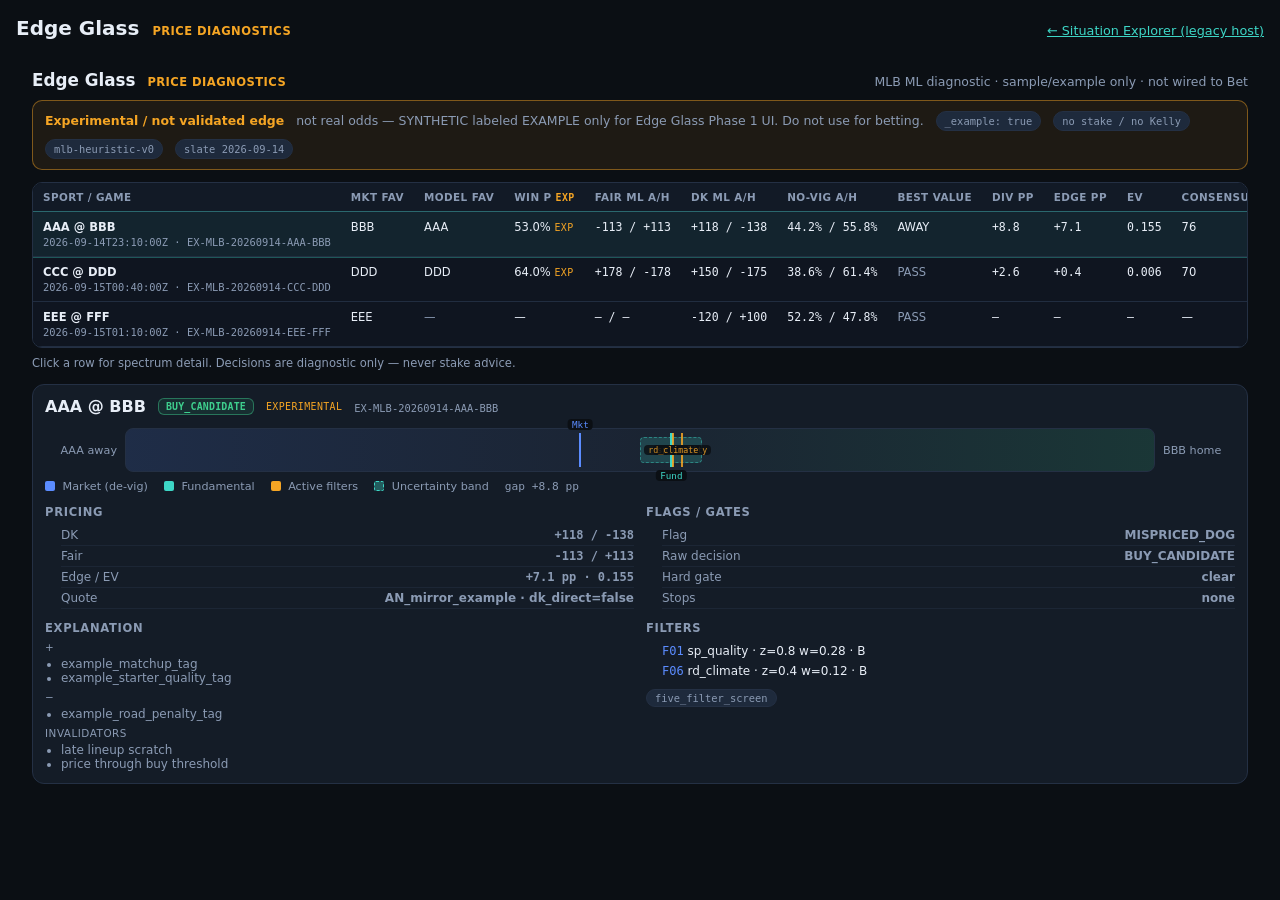
==== edge_glass/index.html @ a0a8b044 "Publish Edge Glass sample tab (experimental PRICE DIAGNOSTICS) Sample-only Glass UI on Pages with ex" ====
<!DOCTYPE html>
<html lang="en">
<head>
  <meta charset="utf-8" />
  <meta name="viewport" content="width=device-width, initial-scale=1" />
  <title>Edge Glass — PRICE DIAGNOSTICS</title>
  <link rel="stylesheet" href="edge_glass.css" />
</head>
<body class="eg-standalone">
  <header class="eg-standalone-header">
    <h1>Edge Glass <span class="eg-exp-title">PRICE DIAGNOSTICS</span></h1>
    <a href="../index.html">← Situation Explorer (legacy host)</a>
  </header>
  <div id="eg-standalone-root"></div>
  <script src="edge_glass.js"></script>
  <script>
    document.addEventListener("DOMContentLoaded", function () {
      EdgeGlass.bootStandalone();
    });
  </script>
</body>
</html>
---- edge_glass/edge_glass.css ----
/* Edge Glass — self-contained Phase 1 styles (no Bet/Drift dependency) */
:root {
  --eg-bg: #0b0f14;
  --eg-panel: #141c27;
  --eg-border: #243044;
  --eg-text: #e8eef7;
  --eg-muted: #8b9bb4;
  --eg-accent: #3dd6c6;
  --eg-accent2: #5b8cff;
  --eg-warn: #f5a524;
  --eg-danger: #ff5c7a;
  --eg-good: #3ecf8e;
  --eg-chip: #1e2a3c;
  --eg-mono: "IBM Plex Mono", ui-monospace, Menlo, monospace;
  --eg-font: "IBM Plex Sans", "Segoe UI", system-ui, sans-serif;
  /* Bridge to explorer tokens when embedded */
  --bg: var(--eg-bg);
  --panel: var(--eg-panel);
  --border: var(--eg-border);
  --text: var(--eg-text);
  --muted: var(--eg-muted);
  --accent: var(--eg-accent);
  --accent2: var(--eg-accent2);
  --warn: var(--eg-warn);
  --danger: var(--eg-danger);
  --good: var(--eg-good);
  --chip: var(--eg-chip);
  --mono: var(--eg-mono);
  --font: var(--eg-font);
}

.eg-root, .eg-standalone {
  color: var(--text);
  font-family: var(--font);
  background: var(--bg);
}

.eg-standalone {
  min-height: 100vh;
  margin: 0;
  padding: 16px;
  box-sizing: border-box;
}
.eg-standalone * { box-sizing: border-box; }
.eg-standalone-header {
  display: flex;
  flex-wrap: wrap;
  align-items: baseline;
  justify-content: space-between;
  gap: 10px;
  margin-bottom: 14px;
}
.eg-standalone-header h1 {
  margin: 0;
  font-size: 1.25rem;
}
.eg-standalone-header a {
  color: var(--accent);
  font-size: 0.8rem;
}

/* —— Edge Glass (Phase 1) —— */
.eg-exp-title {
  font-size: 0.72rem;
  font-weight: 600;
  color: var(--warn);
  letter-spacing: 0.04em;
  text-transform: uppercase;
  margin-left: 6px;
}
.eg-banner {
  display: flex;
  flex-wrap: wrap;
  gap: 8px 12px;
  align-items: center;
  padding: 10px 12px;
  margin-bottom: 12px;
  border-radius: 10px;
  border: 1px solid rgba(245, 165, 36, 0.45);
  background: rgba(245, 165, 36, 0.08);
  font-size: 0.78rem;
  line-height: 1.35;
  color: var(--text);
}
.eg-banner strong { color: var(--warn); }
.eg-banner > span { color: var(--muted); }
.eg-pill {
  display: inline-block;
  font-family: var(--mono);
  font-size: 0.65rem;
  padding: 2px 8px;
  border-radius: 999px;
  border: 1px solid var(--border);
  background: var(--chip);
  color: var(--muted);
}
.eg-exp {
  font-family: var(--mono);
  font-size: 0.62rem;
  color: var(--warn);
  text-transform: uppercase;
  letter-spacing: 0.04em;
}
.eg-table-wrap {
  overflow: auto;
  border: 1px solid var(--border);
  border-radius: 10px;
  background: #0f1520;
  max-height: min(52vh, 520px);
}
.eg-table {
  width: 100%;
  border-collapse: collapse;
  font-size: 0.72rem;
  min-width: 1100px;
}
.eg-table th,
.eg-table td {
  padding: 8px 10px;
  border-bottom: 1px solid rgba(36, 48, 68, 0.9);
  text-align: left;
  vertical-align: top;
  white-space: nowrap;
}
.eg-table th {
  position: sticky;
  top: 0;
  background: #121a26;
  color: var(--muted);
  font-weight: 600;
  font-size: 0.65rem;
  text-transform: uppercase;
  letter-spacing: 0.04em;
  z-index: 1;
}
.eg-table .mono,
.eg-spectrum-panel .mono { font-family: var(--mono); }
.eg-row { cursor: pointer; }
.eg-row:hover { background: rgba(91, 140, 255, 0.06); }
.eg-row.selected { background: rgba(61, 214, 198, 0.08); outline: 1px solid rgba(61, 214, 198, 0.35); }
.eg-matchup { font-weight: 600; }
.eg-meta { color: var(--muted); font-size: 0.65rem; font-family: var(--mono); margin-top: 2px; }
.eg-muted { color: var(--muted); }
.eg-flag {
  font-family: var(--mono);
  font-size: 0.65rem;
  color: var(--accent2);
}
.eg-decision {
  display: inline-block;
  font-family: var(--mono);
  font-size: 0.62rem;
  font-weight: 600;
  letter-spacing: 0.02em;
  padding: 2px 7px;
  border-radius: 6px;
  border: 1px solid var(--border);
}
.eg-dec-buy { color: var(--good); border-color: rgba(62, 207, 142, 0.45); background: rgba(62, 207, 142, 0.1); }
.eg-dec-lean { color: var(--accent); border-color: rgba(61, 214, 198, 0.45); background: rgba(61, 214, 198, 0.1); }
.eg-dec-wait { color: var(--warn); border-color: rgba(245, 165, 36, 0.45); background: rgba(245, 165, 36, 0.1); }
.eg-dec-bad { color: var(--danger); border-color: rgba(255, 92, 122, 0.45); background: rgba(255, 92, 122, 0.1); }
.eg-dec-pass { color: var(--muted); }
.eg-dec-unverified { color: var(--danger); border-color: rgba(255, 92, 122, 0.35); background: rgba(255, 92, 122, 0.06); }
.eg-gate-badge {
  margin-left: 4px;
  font-family: var(--mono);
  font-size: 0.58rem;
  color: var(--warn);
  text-transform: uppercase;
}
.eg-dq { max-width: 140px; white-space: normal; }
.eg-hint { margin: 8px 0 0; font-size: 0.72rem; color: var(--muted); }
.eg-empty { padding: 18px; color: var(--muted); font-size: 0.85rem; }

.eg-spectrum-panel {
  margin-top: 14px;
  padding: 12px;
  border: 1px solid var(--border);
  border-radius: 12px;
  background: var(--panel);
}
.eg-spectrum-head {
  display: flex;
  flex-wrap: wrap;
  gap: 8px 12px;
  align-items: center;
  margin-bottom: 12px;
}
.eg-spectrum-head h3 { margin: 0; font-size: 1rem; }
.eg-spectrum-axis {
  display: grid;
  grid-template-columns: 72px 1fr 72px;
  gap: 8px;
  align-items: center;
  margin-bottom: 8px;
}
.eg-axis-label { font-size: 0.7rem; color: var(--muted); text-align: center; }
.eg-axis-label.left { text-align: right; }
.eg-axis-label.right { text-align: left; }
.eg-axis-track {
  position: relative;
  height: 44px;
  border-radius: 8px;
  background: linear-gradient(90deg, rgba(91, 140, 255, 0.15), rgba(36, 48, 68, 0.4) 50%, rgba(62, 207, 142, 0.15));
  border: 1px solid var(--border);
}
.eg-band {
  position: absolute;
  top: 8px;
  bottom: 8px;
  background: rgba(61, 214, 198, 0.18);
  border: 1px dashed rgba(61, 214, 198, 0.45);
  border-radius: 4px;
  pointer-events: none;
}
.eg-marker {
  position: absolute;
  top: 4px;
  bottom: 4px;
  width: 2px;
  transform: translateX(-1px);
  background: var(--text);
}
.eg-marker span {
  position: absolute;
  top: -14px;
  left: 50%;
  transform: translateX(-50%);
  font-family: var(--mono);
  font-size: 0.58rem;
  white-space: nowrap;
  padding: 0 4px;
  border-radius: 4px;
  background: #0b0f14;
}
.eg-mark-market { background: var(--accent2); }
.eg-mark-market span { color: var(--accent2); }
.eg-mark-fund { background: var(--accent); width: 3px; }
.eg-mark-fund span { color: var(--accent); top: auto; bottom: -14px; }
.eg-mark-filter { background: var(--warn); opacity: 0.85; }
.eg-mark-filter span { color: var(--warn); top: 50%; bottom: auto; transform: translate(-50%, -50%); font-size: 0.52rem; }

.eg-spectrum-legend {
  display: flex;
  flex-wrap: wrap;
  gap: 10px 16px;
  font-size: 0.7rem;
  color: var(--muted);
  margin-bottom: 12px;
}
.eg-swatch {
  display: inline-block;
  width: 10px;
  height: 10px;
  border-radius: 2px;
  margin-right: 4px;
  vertical-align: -1px;
}
.eg-swatch.market { background: var(--accent2); }
.eg-swatch.fund { background: var(--accent); }
.eg-swatch.filter { background: var(--warn); }
.eg-swatch.band { background: rgba(61, 214, 198, 0.35); border: 1px dashed var(--accent); }

.eg-spectrum-grid {
  display: grid;
  grid-template-columns: repeat(2, minmax(0, 1fr));
  gap: 12px;
}
@media (max-width: 900px) {
  .eg-spectrum-grid { grid-template-columns: 1fr; }
  .eg-spectrum-axis { grid-template-columns: 1fr; }
  .eg-axis-label { text-align: left; }
}
.eg-spectrum-grid h4 {
  margin: 0 0 6px;
  font-size: 0.72rem;
  text-transform: uppercase;
  letter-spacing: 0.06em;
  color: var(--muted);
}
.eg-kv { list-style: none; margin: 0; padding: 0; }
.eg-kv li {
  display: flex;
  justify-content: space-between;
  gap: 10px;
  padding: 3px 0;
  font-size: 0.75rem;
  border-bottom: 1px solid rgba(36, 48, 68, 0.5);
}
.eg-kv span { color: var(--muted); }
.eg-filter-list { list-style: none; margin: 0; padding: 0; font-size: 0.72rem; }
.eg-filter-list li { padding: 3px 0; color: var(--muted); }
.eg-filter-list li.on { color: var(--text); }
.eg-filter-list code { font-family: var(--mono); color: var(--accent2); }
.eg-tags { margin-top: 8px; display: flex; flex-wrap: wrap; gap: 6px; }
.eg-tiny { font-size: 0.65rem; color: var(--muted); margin-top: 6px; text-transform: uppercase; letter-spacing: 0.05em; }
.eg-spectrum-panel ul { margin: 4px 0 0; padding-left: 16px; font-size: 0.75rem; color: var(--muted); }

.panel[data-view="edgeglass"] { min-height: 70vh; }

.eg-panel-title {
  display: flex;
  justify-content: space-between;
  align-items: baseline;
  gap: 10px;
  margin-bottom: 10px;
}
.eg-panel-title h2 { margin: 0; font-size: 1.05rem; }
.eg-hint-top { color: var(--muted); font-size: 0.78rem; }
.eg-host { min-height: 60vh; }
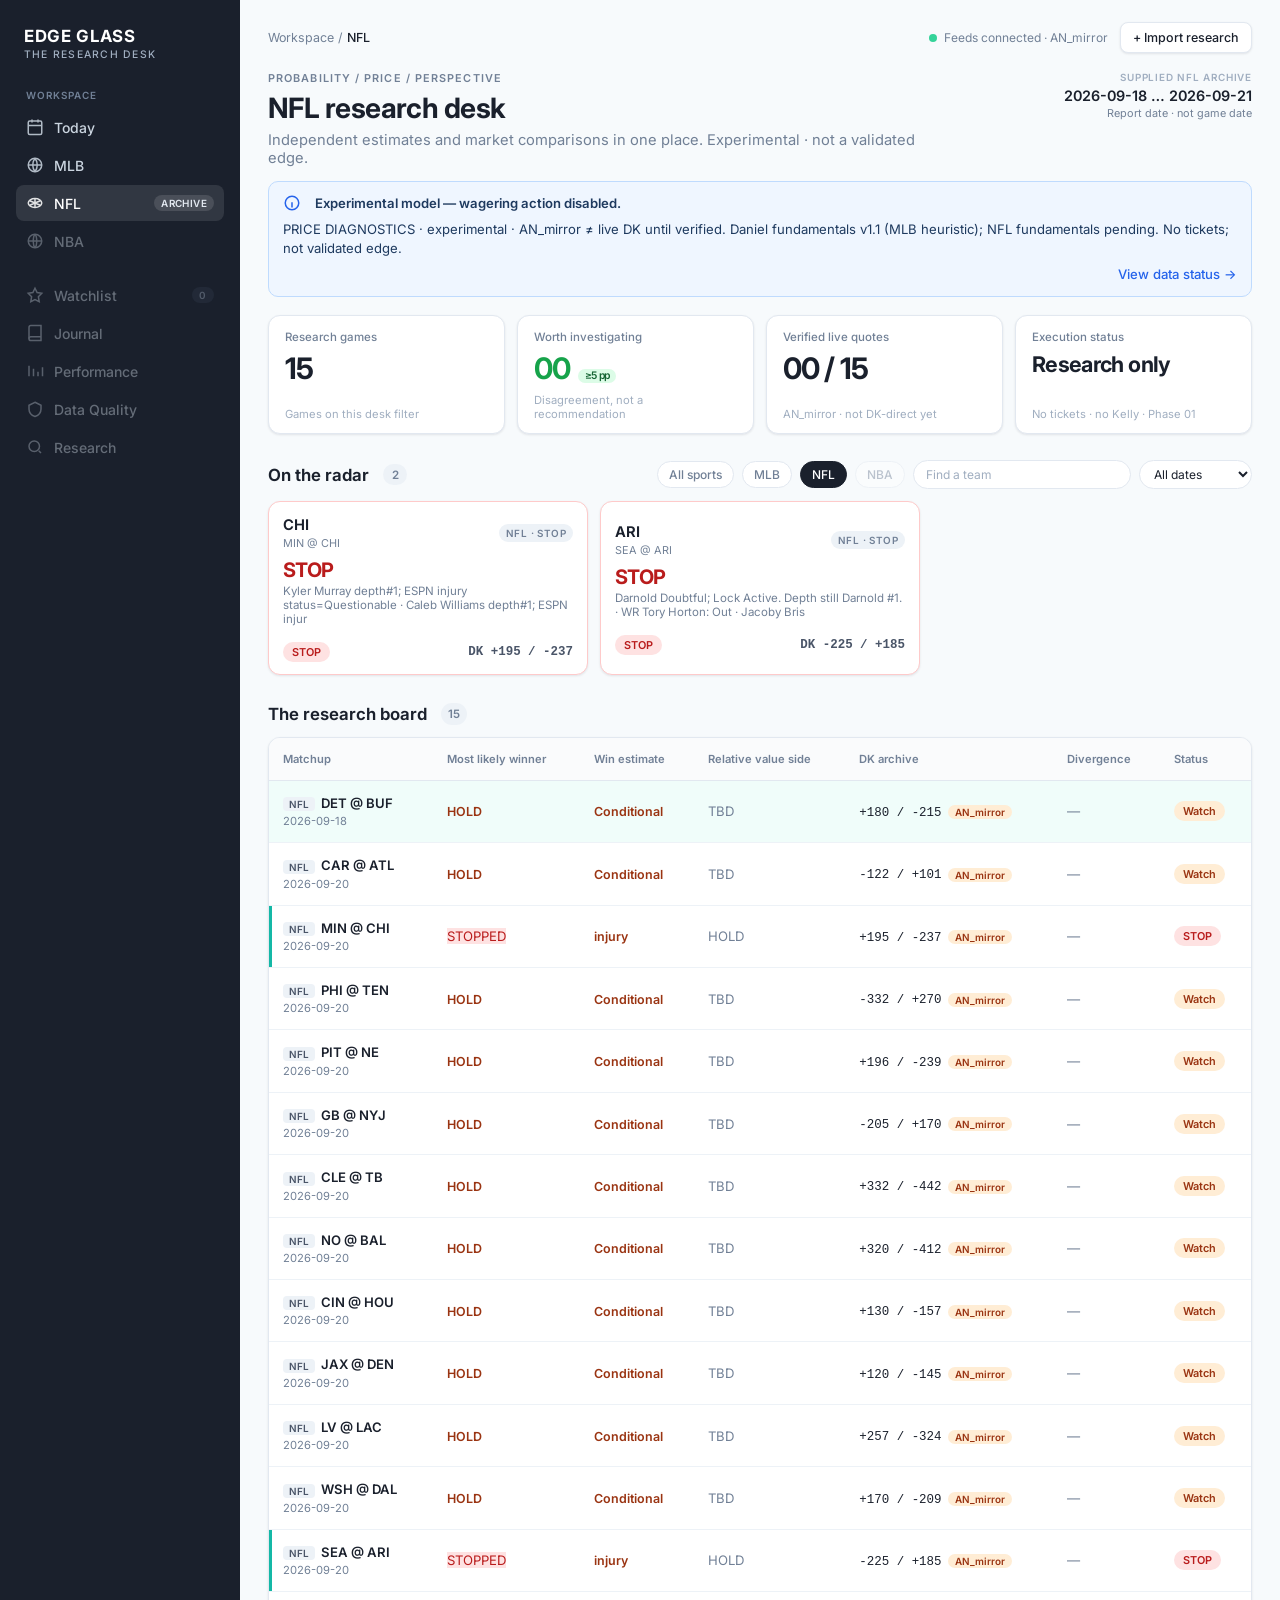
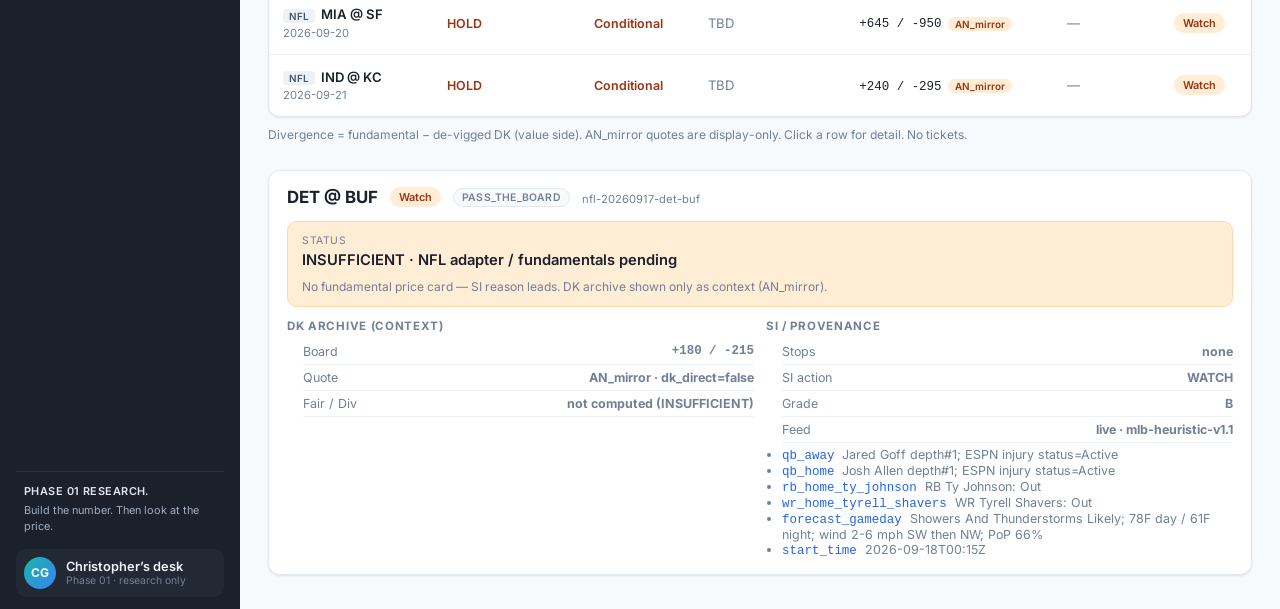
==== commit 444c1ab5: "Redesign Edge Glass as ChatGPT Research Desk UI. Light canvas + navy sidebar, metric cards, On the r" ====
--- a/edge_glass/index.html
+++ b/edge_glass/index.html
@@ -3,14 +3,13 @@
 <head>
   <meta charset="utf-8" />
   <meta name="viewport" content="width=device-width, initial-scale=1" />
-  <title>Edge Glass — PRICE DIAGNOSTICS</title>
+  <title>Edge Glass — The Research Desk</title>
+  <link rel="preconnect" href="https://fonts.googleapis.com" />
+  <link rel="preconnect" href="https://fonts.gstatic.com" crossorigin />
+  <link href="https://fonts.googleapis.com/css2?family=Inter:wght@400;500;600;700&display=swap" rel="stylesheet" />
   <link rel="stylesheet" href="edge_glass.css" />
 </head>
 <body class="eg-standalone">
-  <header class="eg-standalone-header">
-    <h1>Edge Glass <span class="eg-exp-title">PRICE DIAGNOSTICS</span></h1>
-    <a href="../index.html">← Situation Explorer (legacy host)</a>
-  </header>
   <div id="eg-standalone-root"></div>
   <script src="edge_glass.js"></script>
   <script>
--- a/edge_glass/edge_glass.css
+++ b/edge_glass/edge_glass.css
@@ -1,193 +1,883 @@
-/* Edge Glass — self-contained Phase 1 styles (no Bet/Drift dependency) */
+/* Edge Glass — Research Desk (ChatGPT mock vibe). Self-contained. */
 :root {
-  --eg-bg: #0b0f14;
-  --eg-panel: #141c27;
-  --eg-border: #243044;
-  --eg-text: #e8eef7;
-  --eg-muted: #8b9bb4;
-  --eg-accent: #3dd6c6;
-  --eg-accent2: #5b8cff;
-  --eg-warn: #f5a524;
-  --eg-danger: #ff5c7a;
-  --eg-good: #3ecf8e;
-  --eg-chip: #1e2a3c;
+  --eg-navy: #1a202c;
+  --eg-navy-2: #2d3748;
+  --eg-navy-soft: #4a5568;
+  --eg-canvas: #f7fafc;
+  --eg-card: #ffffff;
+  --eg-border: #e2e8f0;
+  --eg-border-soft: #edf2f7;
+  --eg-text: #1a202c;
+  --eg-muted: #718096;
+  --eg-muted-2: #a0aec0;
+  --eg-teal: #14b8a6;
+  --eg-teal-soft: #ccfbf1;
+  --eg-green: #16a34a;
+  --eg-green-bg: #dcfce7;
+  --eg-green-text: #166534;
+  --eg-blue: #2563eb;
+  --eg-blue-bg: #dbeafe;
+  --eg-blue-text: #1e40af;
+  --eg-watch-bg: #ffedd5;
+  --eg-watch-text: #9a3412;
+  --eg-stop-bg: #fee2e2;
+  --eg-stop-text: #b91c1c;
+  --eg-info-bg: #eff6ff;
+  --eg-info-border: #bfdbfe;
+  --eg-shadow: 0 1px 2px rgba(16, 24, 40, 0.04), 0 1px 3px rgba(16, 24, 40, 0.06);
+  --eg-radius: 12px;
+  --eg-font: "Inter", "Segoe UI", system-ui, -apple-system, sans-serif;
   --eg-mono: "IBM Plex Mono", ui-monospace, Menlo, monospace;
-  --eg-font: "IBM Plex Sans", "Segoe UI", system-ui, sans-serif;
-  /* Bridge to explorer tokens when embedded */
-  --bg: var(--eg-bg);
-  --panel: var(--eg-panel);
+
+  /* Legacy bridges (embedded explorer) */
+  --bg: var(--eg-canvas);
+  --panel: var(--eg-card);
   --border: var(--eg-border);
   --text: var(--eg-text);
   --muted: var(--eg-muted);
-  --accent: var(--eg-accent);
-  --accent2: var(--eg-accent2);
-  --warn: var(--eg-warn);
-  --danger: var(--eg-danger);
-  --good: var(--eg-good);
-  --chip: var(--eg-chip);
+  --accent: var(--eg-teal);
+  --accent2: var(--eg-blue);
+  --warn: #d97706;
+  --danger: #dc2626;
+  --good: var(--eg-green);
+  --chip: var(--eg-border-soft);
   --mono: var(--eg-mono);
   --font: var(--eg-font);
 }
 
-.eg-root, .eg-standalone {
-  color: var(--text);
-  font-family: var(--font);
-  background: var(--bg);
-}
-
-.eg-standalone {
+*,
+*::before,
+*::after {
+  box-sizing: border-box;
+}
+
+html,
+body.eg-standalone {
+  margin: 0;
+  padding: 0;
+  min-height: 100%;
+  background: var(--eg-canvas);
+  color: var(--eg-text);
+  font-family: var(--eg-font);
+  -webkit-font-smoothing: antialiased;
+}
+
+.eg-root {
+  color: var(--eg-text);
+  font-family: var(--eg-font);
+  background: var(--eg-canvas);
+}
+
+.eg-desk {
+  display: grid;
+  grid-template-columns: 240px minmax(0, 1fr);
   min-height: 100vh;
-  margin: 0;
-  padding: 16px;
-  box-sizing: border-box;
-}
-.eg-standalone * { box-sizing: border-box; }
-.eg-standalone-header {
+  background: var(--eg-canvas);
+}
+
+@media (max-width: 900px) {
+  .eg-desk {
+    grid-template-columns: 1fr;
+  }
+  .eg-sidebar {
+    position: sticky;
+    top: 0;
+    z-index: 20;
+    max-height: none;
+  }
+  .eg-nav {
+    display: flex;
+    flex-wrap: wrap;
+    gap: 4px;
+  }
+  .eg-nav-group {
+    display: flex;
+    flex-wrap: wrap;
+    gap: 4px;
+  }
+  .eg-nav-label,
+  .eg-sidebar-doctrine,
+  .eg-sidebar-profile {
+    display: none;
+  }
+}
+
+/* —— Sidebar —— */
+.eg-sidebar {
+  background: var(--eg-navy);
+  color: #f7fafc;
+  display: flex;
+  flex-direction: column;
+  padding: 22px 16px 18px;
+  gap: 20px;
+}
+
+.eg-brand {
+  padding: 4px 8px 8px;
+}
+.eg-brand-mark {
+  font-size: 1.05rem;
+  font-weight: 700;
+  letter-spacing: 0.04em;
+  color: #fff;
+}
+.eg-brand-sub {
+  margin-top: 2px;
+  font-size: 0.65rem;
+  font-weight: 500;
+  letter-spacing: 0.12em;
+  text-transform: uppercase;
+  color: #a0aec0;
+}
+
+.eg-nav {
+  display: flex;
+  flex-direction: column;
+  gap: 18px;
+  flex: 1;
+}
+.eg-nav-group {
+  display: flex;
+  flex-direction: column;
+  gap: 2px;
+}
+.eg-nav-label {
+  font-size: 0.62rem;
+  font-weight: 600;
+  letter-spacing: 0.1em;
+  text-transform: uppercase;
+  color: #718096;
+  padding: 0 10px 6px;
+}
+
+.eg-nav-item {
+  display: flex;
+  align-items: center;
+  gap: 10px;
+  width: 100%;
+  border: 0;
+  background: transparent;
+  color: #cbd5e0;
+  font: inherit;
+  font-size: 0.875rem;
+  font-weight: 500;
+  text-align: left;
+  padding: 9px 10px;
+  border-radius: 8px;
+  cursor: pointer;
+  transition: background 0.12s ease, color 0.12s ease;
+}
+.eg-nav-item:hover:not(:disabled) {
+  background: rgba(255, 255, 255, 0.06);
+  color: #fff;
+}
+.eg-nav-item.active {
+  background: rgba(255, 255, 255, 0.1);
+  color: #fff;
+}
+.eg-nav-item:disabled,
+.eg-nav-item.is-disabled {
+  opacity: 0.42;
+  cursor: not-allowed;
+}
+.eg-nav-ico {
+  width: 18px;
+  height: 18px;
+  flex: 0 0 18px;
+  opacity: 0.85;
+}
+.eg-nav-item span.label {
+  flex: 1;
+}
+.eg-nav-badge {
+  font-size: 0.62rem;
+  font-weight: 600;
+  letter-spacing: 0.04em;
+  text-transform: uppercase;
+  padding: 2px 7px;
+  border-radius: 999px;
+  background: rgba(255, 255, 255, 0.12);
+  color: #e2e8f0;
+}
+.eg-nav-badge.count {
+  background: #2d3748;
+  color: #a0aec0;
+  letter-spacing: 0;
+  text-transform: none;
+  min-width: 1.4rem;
+  text-align: center;
+}
+
+.eg-sidebar-foot {
+  margin-top: auto;
+  padding-top: 12px;
+  border-top: 1px solid rgba(255, 255, 255, 0.08);
+}
+.eg-sidebar-doctrine {
+  font-size: 0.68rem;
+  line-height: 1.45;
+  color: #a0aec0;
+  padding: 0 8px 14px;
+}
+.eg-sidebar-doctrine strong {
+  display: block;
+  color: #e2e8f0;
+  font-weight: 600;
+  letter-spacing: 0.04em;
+  text-transform: uppercase;
+  margin-bottom: 4px;
+}
+.eg-sidebar-profile {
+  display: flex;
+  align-items: center;
+  gap: 10px;
+  padding: 8px;
+  border-radius: 10px;
+  background: rgba(255, 255, 255, 0.04);
+}
+.eg-avatar {
+  width: 32px;
+  height: 32px;
+  border-radius: 999px;
+  background: linear-gradient(135deg, #14b8a6, #3b82f6);
+  color: #fff;
+  font-size: 0.75rem;
+  font-weight: 700;
+  display: grid;
+  place-items: center;
+}
+.eg-profile-name {
+  font-size: 0.8rem;
+  font-weight: 600;
+  color: #edf2f7;
+}
+.eg-profile-sub {
+  font-size: 0.65rem;
+  color: #718096;
+}
+
+/* —— Main canvas —— */
+.eg-main {
+  min-width: 0;
+  padding: 22px 28px 40px;
+  background: var(--eg-canvas);
+}
+
+.eg-topbar {
   display: flex;
   flex-wrap: wrap;
-  align-items: baseline;
+  align-items: center;
   justify-content: space-between;
   gap: 10px;
+  margin-bottom: 18px;
+}
+.eg-crumbs {
+  font-size: 0.78rem;
+  color: var(--eg-muted);
+}
+.eg-crumbs b {
+  color: var(--eg-text);
+  font-weight: 500;
+}
+.eg-top-actions {
+  display: flex;
+  align-items: center;
+  gap: 12px;
+}
+.eg-feed-status {
+  display: inline-flex;
+  align-items: center;
+  gap: 7px;
+  font-size: 0.75rem;
+  color: var(--eg-muted);
+}
+.eg-dot {
+  width: 8px;
+  height: 8px;
+  border-radius: 999px;
+  background: #f87171;
+}
+.eg-dot.ok {
+  background: #34d399;
+}
+.eg-btn {
+  appearance: none;
+  border: 1px solid var(--eg-border);
+  background: var(--eg-card);
+  color: var(--eg-text);
+  font: inherit;
+  font-size: 0.78rem;
+  font-weight: 500;
+  padding: 7px 12px;
+  border-radius: 8px;
+  cursor: pointer;
+  box-shadow: var(--eg-shadow);
+}
+.eg-btn:hover {
+  border-color: #cbd5e0;
+}
+.eg-btn-ghost {
+  box-shadow: none;
+  background: transparent;
+}
+
+.eg-title-row {
+  display: flex;
+  flex-wrap: wrap;
+  align-items: flex-start;
+  justify-content: space-between;
+  gap: 16px;
   margin-bottom: 14px;
 }
-.eg-standalone-header h1 {
+.eg-kicker {
+  font-size: 0.68rem;
+  font-weight: 600;
+  letter-spacing: 0.1em;
+  text-transform: uppercase;
+  color: var(--eg-muted);
+  margin-bottom: 6px;
+}
+.eg-title {
   margin: 0;
-  font-size: 1.25rem;
-}
-.eg-standalone-header a {
-  color: var(--accent);
-  font-size: 0.8rem;
-}
-
-/* —— Edge Glass (Phase 1) —— */
-.eg-exp-title {
+  font-size: 1.75rem;
+  font-weight: 700;
+  letter-spacing: -0.02em;
+  color: var(--eg-text);
+}
+.eg-subtitle {
+  margin: 6px 0 0;
+  font-size: 0.92rem;
+  color: var(--eg-muted);
+  max-width: 42rem;
+}
+.eg-archive-box {
+  text-align: right;
+  min-width: 160px;
+}
+.eg-archive-label {
+  font-size: 0.62rem;
+  font-weight: 600;
+  letter-spacing: 0.08em;
+  text-transform: uppercase;
+  color: var(--eg-muted-2);
+}
+.eg-archive-date {
+  margin-top: 4px;
+  font-size: 0.9rem;
+  font-weight: 600;
+  color: var(--eg-text);
+}
+.eg-archive-hint {
+  margin-top: 2px;
+  font-size: 0.68rem;
+  color: var(--eg-muted);
+}
+
+.eg-banner {
+  display: flex;
+  flex-wrap: wrap;
+  align-items: center;
+  gap: 8px 14px;
+  padding: 12px 14px;
+  margin-bottom: 18px;
+  border-radius: 10px;
+  border: 1px solid var(--eg-info-border);
+  background: var(--eg-info-bg);
+  font-size: 0.82rem;
+  line-height: 1.4;
+  color: #1e3a5f;
+}
+.eg-banner strong {
+  font-weight: 600;
+}
+.eg-banner a {
+  color: var(--eg-blue);
+  font-weight: 500;
+  text-decoration: none;
+  margin-left: auto;
+}
+.eg-banner a:hover {
+  text-decoration: underline;
+}
+.eg-banner-ico {
+  width: 18px;
+  height: 18px;
+  flex: 0 0 18px;
+  color: var(--eg-blue);
+}
+
+/* —— Metric cards —— */
+.eg-metrics {
+  display: grid;
+  grid-template-columns: repeat(4, minmax(0, 1fr));
+  gap: 12px;
+  margin-bottom: 26px;
+}
+@media (max-width: 1100px) {
+  .eg-metrics {
+    grid-template-columns: repeat(2, minmax(0, 1fr));
+  }
+}
+@media (max-width: 560px) {
+  .eg-metrics {
+    grid-template-columns: 1fr;
+  }
+}
+.eg-metric {
+  background: var(--eg-card);
+  border: 1px solid var(--eg-border);
+  border-radius: var(--eg-radius);
+  box-shadow: var(--eg-shadow);
+  padding: 14px 16px 12px;
+  min-height: 108px;
+  display: flex;
+  flex-direction: column;
+}
+.eg-metric-label {
   font-size: 0.72rem;
-  font-weight: 600;
-  color: var(--warn);
+  font-weight: 500;
+  color: var(--eg-muted);
+  margin-bottom: 10px;
+}
+.eg-metric-value {
+  font-size: 1.85rem;
+  font-weight: 700;
+  letter-spacing: -0.03em;
+  color: var(--eg-text);
+  line-height: 1;
+  display: flex;
+  align-items: baseline;
+  gap: 8px;
+}
+.eg-metric-value.green {
+  color: var(--eg-green);
+}
+.eg-metric-value.sm {
+  font-size: 1.35rem;
+}
+.eg-metric-foot {
+  margin-top: auto;
+  padding-top: 10px;
+  font-size: 0.7rem;
+  color: var(--eg-muted-2);
+}
+.eg-pill-mini {
+  display: inline-flex;
+  align-items: center;
+  font-size: 0.65rem;
+  font-weight: 600;
+  padding: 2px 7px;
+  border-radius: 999px;
+  background: var(--eg-green-bg);
+  color: var(--eg-green-text);
+}
+
+/* —— Section heads / filters —— */
+.eg-section {
+  margin-bottom: 28px;
+}
+.eg-section-head {
+  display: flex;
+  flex-wrap: wrap;
+  align-items: center;
+  gap: 10px 14px;
+  margin-bottom: 12px;
+}
+.eg-section-title {
+  margin: 0;
+  font-size: 1.05rem;
+  font-weight: 650;
+  color: var(--eg-text);
+}
+.eg-count-pill {
+  display: inline-flex;
+  align-items: center;
+  justify-content: center;
+  min-width: 1.5rem;
+  height: 1.35rem;
+  padding: 0 7px;
+  border-radius: 999px;
+  background: #edf2f7;
+  color: var(--eg-muted);
+  font-size: 0.72rem;
+  font-weight: 600;
+}
+.eg-filters {
+  display: flex;
+  flex-wrap: wrap;
+  align-items: center;
+  gap: 8px;
+  margin-left: auto;
+}
+.eg-chip {
+  appearance: none;
+  border: 1px solid var(--eg-border);
+  background: var(--eg-card);
+  color: var(--eg-muted);
+  font: inherit;
+  font-size: 0.75rem;
+  font-weight: 500;
+  padding: 5px 11px;
+  border-radius: 999px;
+  cursor: pointer;
+}
+.eg-chip.active {
+  background: var(--eg-navy);
+  border-color: var(--eg-navy);
+  color: #fff;
+}
+.eg-chip:disabled {
+  opacity: 0.45;
+  cursor: not-allowed;
+}
+.eg-search {
+  border: 1px solid var(--eg-border);
+  background: var(--eg-card);
+  border-radius: 999px;
+  padding: 6px 12px;
+  font: inherit;
+  font-size: 0.75rem;
+  color: var(--eg-text);
+  min-width: 140px;
+}
+.eg-search::placeholder {
+  color: var(--eg-muted-2);
+}
+.eg-date-select {
+  border: 1px solid var(--eg-border);
+  background: var(--eg-card);
+  border-radius: 999px;
+  padding: 5px 10px;
+  font: inherit;
+  font-size: 0.75rem;
+  color: var(--eg-text);
+}
+
+/* —— On the Radar —— */
+.eg-radar {
+  display: grid;
+  grid-template-columns: repeat(auto-fill, minmax(240px, 1fr));
+  gap: 12px;
+}
+.eg-radar-empty {
+  grid-column: 1 / -1;
+  padding: 18px;
+  border: 1px dashed var(--eg-border);
+  border-radius: var(--eg-radius);
+  color: var(--eg-muted);
+  font-size: 0.85rem;
+  background: var(--eg-card);
+}
+.eg-radar-card {
+  appearance: none;
+  text-align: left;
+  cursor: pointer;
+  background: var(--eg-card);
+  border: 1px solid var(--eg-border);
+  border-radius: var(--eg-radius);
+  box-shadow: var(--eg-shadow);
+  padding: 14px 14px 12px;
+  color: inherit;
+  font: inherit;
+  transition: border-color 0.12s ease, box-shadow 0.12s ease;
+}
+.eg-radar-card:hover {
+  border-color: #cbd5e0;
+  box-shadow: 0 4px 12px rgba(16, 24, 40, 0.08);
+}
+.eg-radar-card.selected {
+  border-color: var(--eg-teal);
+  box-shadow: 0 0 0 3px rgba(20, 184, 166, 0.15);
+}
+.eg-radar-card.is-stop {
+  border-color: #fecaca;
+}
+.eg-radar-top {
+  display: flex;
+  align-items: center;
+  justify-content: space-between;
+  gap: 8px;
+  margin-bottom: 10px;
+}
+.eg-radar-team {
+  font-size: 0.92rem;
+  font-weight: 650;
+  color: var(--eg-text);
+}
+.eg-radar-meta {
+  font-size: 0.68rem;
+  color: var(--eg-muted);
+  margin-top: 2px;
+}
+.eg-radar-tag {
+  font-size: 0.62rem;
+  font-weight: 600;
   letter-spacing: 0.04em;
   text-transform: uppercase;
-  margin-left: 6px;
-}
-.eg-banner {
+  color: var(--eg-muted);
+  background: #edf2f7;
+  padding: 3px 7px;
+  border-radius: 999px;
+  white-space: nowrap;
+}
+.eg-radar-div {
+  font-size: 1.65rem;
+  font-weight: 700;
+  letter-spacing: -0.03em;
+  color: var(--eg-green);
+  line-height: 1;
+}
+.eg-radar-div.stop {
+  color: var(--eg-stop-text);
+  font-size: 1.25rem;
+}
+.eg-radar-div-label {
+  margin-top: 4px;
+  font-size: 0.72rem;
+  color: var(--eg-muted);
+  margin-bottom: 12px;
+}
+.eg-mini-spectrum {
+  position: relative;
+  height: 28px;
+  margin: 4px 0 10px;
+}
+.eg-mini-track {
+  position: absolute;
+  left: 0;
+  right: 0;
+  top: 12px;
+  height: 3px;
+  border-radius: 999px;
+  background: #e2e8f0;
+}
+.eg-mini-scale {
+  display: flex;
+  justify-content: space-between;
+  font-size: 0.58rem;
+  color: var(--eg-muted-2);
+  margin-top: 18px;
+}
+.eg-mini-dot,
+.eg-mini-diamond {
+  position: absolute;
+  top: 7px;
+  transform: translateX(-50%);
+  width: 12px;
+  height: 12px;
+}
+.eg-mini-dot {
+  border-radius: 999px;
+  background: var(--eg-teal);
+  box-shadow: 0 0 0 3px rgba(20, 184, 166, 0.2);
+}
+.eg-mini-diamond {
+  width: 10px;
+  height: 10px;
+  top: 8px;
+  background: var(--eg-navy);
+  transform: translateX(-50%) rotate(45deg);
+  border-radius: 2px;
+}
+.eg-mini-legend {
   display: flex;
   flex-wrap: wrap;
   gap: 8px 12px;
-  align-items: center;
-  padding: 10px 12px;
-  margin-bottom: 12px;
-  border-radius: 10px;
-  border: 1px solid rgba(245, 165, 36, 0.45);
-  background: rgba(245, 165, 36, 0.08);
+  font-size: 0.62rem;
+  color: var(--eg-muted);
+  margin-bottom: 10px;
+}
+.eg-mini-legend i {
+  display: inline-block;
+  width: 8px;
+  height: 8px;
+  margin-right: 4px;
+  vertical-align: 0;
+}
+.eg-mini-legend i.dot {
+  border-radius: 999px;
+  background: var(--eg-teal);
+}
+.eg-mini-legend i.dia {
+  background: var(--eg-navy);
+  transform: rotate(45deg);
+  width: 7px;
+  height: 7px;
+}
+.eg-radar-foot {
+  display: flex;
+  align-items: center;
+  justify-content: space-between;
+  gap: 8px;
+  padding-top: 4px;
+}
+.eg-dk-price {
   font-size: 0.78rem;
-  line-height: 1.35;
-  color: var(--text);
-}
-.eg-banner strong { color: var(--warn); }
-.eg-banner > span { color: var(--muted); }
-.eg-pill {
-  display: inline-block;
-  font-family: var(--mono);
-  font-size: 0.65rem;
-  padding: 2px 8px;
-  border-radius: 999px;
-  border: 1px solid var(--border);
-  background: var(--chip);
-  color: var(--muted);
-}
-.eg-exp {
-  font-family: var(--mono);
-  font-size: 0.62rem;
-  color: var(--warn);
-  text-transform: uppercase;
-  letter-spacing: 0.04em;
-}
+  font-weight: 600;
+  font-family: var(--eg-mono);
+  color: var(--eg-navy-soft);
+}
+
+/* —— Status pills —— */
+.eg-status {
+  display: inline-flex;
+  align-items: center;
+  font-size: 0.68rem;
+  font-weight: 600;
+  padding: 3px 9px;
+  border-radius: 999px;
+  white-space: nowrap;
+}
+.eg-status-strong {
+  background: var(--eg-green-bg);
+  color: var(--eg-green-text);
+}
+.eg-status-interesting {
+  background: var(--eg-blue-bg);
+  color: var(--eg-blue-text);
+}
+.eg-status-watch {
+  background: var(--eg-watch-bg);
+  color: var(--eg-watch-text);
+}
+.eg-status-stop {
+  background: var(--eg-stop-bg);
+  color: var(--eg-stop-text);
+}
+.eg-status-pass {
+  background: #edf2f7;
+  color: var(--eg-muted);
+}
+
+/* —— Research board table —— */
 .eg-table-wrap {
   overflow: auto;
-  border: 1px solid var(--border);
-  border-radius: 10px;
-  background: #0f1520;
-  max-height: min(52vh, 520px);
+  border: 1px solid var(--eg-border);
+  border-radius: var(--eg-radius);
+  background: var(--eg-card);
+  box-shadow: var(--eg-shadow);
 }
 .eg-table {
   width: 100%;
   border-collapse: collapse;
-  font-size: 0.72rem;
-  min-width: 1100px;
+  font-size: 0.82rem;
+  min-width: 920px;
 }
 .eg-table th,
 .eg-table td {
-  padding: 8px 10px;
-  border-bottom: 1px solid rgba(36, 48, 68, 0.9);
+  padding: 14px 14px;
+  border-bottom: 1px solid var(--eg-border-soft);
   text-align: left;
-  vertical-align: top;
-  white-space: nowrap;
+  vertical-align: middle;
 }
 .eg-table th {
   position: sticky;
   top: 0;
-  background: #121a26;
-  color: var(--muted);
-  font-weight: 600;
-  font-size: 0.65rem;
-  text-transform: uppercase;
-  letter-spacing: 0.04em;
+  background: #fafbfc;
+  color: var(--eg-muted);
+  font-weight: 600;
+  font-size: 0.7rem;
+  text-transform: none;
+  letter-spacing: 0;
   z-index: 1;
-}
-.eg-table .mono,
-.eg-spectrum-panel .mono { font-family: var(--mono); }
-.eg-row { cursor: pointer; }
-.eg-row:hover { background: rgba(91, 140, 255, 0.06); }
-.eg-row.selected { background: rgba(61, 214, 198, 0.08); outline: 1px solid rgba(61, 214, 198, 0.35); }
-.eg-matchup { font-weight: 600; }
-.eg-meta { color: var(--muted); font-size: 0.65rem; font-family: var(--mono); margin-top: 2px; }
-.eg-muted { color: var(--muted); }
-.eg-flag {
-  font-family: var(--mono);
-  font-size: 0.65rem;
-  color: var(--accent2);
-}
-.eg-decision {
+  border-bottom: 1px solid var(--eg-border);
+}
+.eg-table tbody tr:last-child td {
+  border-bottom: 0;
+}
+.eg-row {
+  cursor: pointer;
+  transition: background 0.1s ease;
+}
+.eg-row:hover {
+  background: #f8fafc;
+}
+.eg-row.selected {
+  background: #f0fdfa;
+}
+.eg-row-flash td:first-child {
+  box-shadow: inset 3px 0 0 var(--eg-teal);
+}
+.eg-matchup {
+  font-weight: 600;
+  color: var(--eg-text);
+}
+.eg-meta {
+  color: var(--eg-muted);
+  font-size: 0.7rem;
+  margin-top: 3px;
+}
+.eg-muted {
+  color: var(--eg-muted);
+}
+.eg-sport-tag {
   display: inline-block;
-  font-family: var(--mono);
   font-size: 0.62rem;
   font-weight: 600;
-  letter-spacing: 0.02em;
-  padding: 2px 7px;
-  border-radius: 6px;
-  border: 1px solid var(--border);
-}
-.eg-dec-buy { color: var(--good); border-color: rgba(62, 207, 142, 0.45); background: rgba(62, 207, 142, 0.1); }
-.eg-dec-lean { color: var(--accent); border-color: rgba(61, 214, 198, 0.45); background: rgba(61, 214, 198, 0.1); }
-.eg-dec-wait { color: var(--warn); border-color: rgba(245, 165, 36, 0.45); background: rgba(245, 165, 36, 0.1); }
-.eg-dec-bad { color: var(--danger); border-color: rgba(255, 92, 122, 0.45); background: rgba(255, 92, 122, 0.1); }
-.eg-dec-pass { color: var(--muted); }
-.eg-dec-unverified { color: var(--danger); border-color: rgba(255, 92, 122, 0.35); background: rgba(255, 92, 122, 0.06); }
-.eg-gate-badge {
-  margin-left: 4px;
-  font-family: var(--mono);
-  font-size: 0.58rem;
-  color: var(--warn);
-  text-transform: uppercase;
-}
-.eg-dq { max-width: 140px; white-space: normal; }
-.eg-hint { margin: 8px 0 0; font-size: 0.72rem; color: var(--muted); }
-.eg-empty { padding: 18px; color: var(--muted); font-size: 0.85rem; }
-
+  padding: 1px 6px;
+  margin-right: 6px;
+  border-radius: 4px;
+  background: #edf2f7;
+  color: var(--eg-navy-soft);
+  vertical-align: middle;
+}
+.eg-value-side {
+  font-weight: 650;
+  color: var(--eg-green);
+}
+.eg-div-hot {
+  color: var(--eg-green);
+  font-weight: 700;
+}
+.eg-badge-mirror {
+  display: inline-block;
+  margin-left: 6px;
+  font-size: 0.62rem;
+  font-weight: 600;
+  padding: 1px 7px;
+  border-radius: 999px;
+  background: var(--eg-watch-bg);
+  color: var(--eg-watch-text);
+  vertical-align: middle;
+}
+.eg-dk {
+  white-space: nowrap;
+}
+.mono {
+  font-family: var(--eg-mono);
+  font-size: 0.78rem;
+}
+.eg-hint {
+  margin: 10px 0 0;
+  font-size: 0.75rem;
+  color: var(--eg-muted);
+}
+.eg-empty {
+  padding: 22px;
+  color: var(--eg-muted);
+  font-size: 0.9rem;
+}
+
+/* —— Detail / spectrum (light) —— */
 .eg-spectrum-panel {
-  margin-top: 14px;
-  padding: 12px;
-  border: 1px solid var(--border);
-  border-radius: 12px;
-  background: var(--panel);
+  margin-top: 18px;
+  padding: 16px 18px;
+  border: 1px solid var(--eg-border);
+  border-radius: var(--eg-radius);
+  background: var(--eg-card);
+  box-shadow: var(--eg-shadow);
 }
 .eg-spectrum-head {
   display: flex;
   flex-wrap: wrap;
   gap: 8px 12px;
   align-items: center;
-  margin-bottom: 12px;
-}
-.eg-spectrum-head h3 { margin: 0; font-size: 1rem; }
+  margin-bottom: 14px;
+}
+.eg-spectrum-head h3 {
+  margin: 0;
+  font-size: 1.05rem;
+}
 .eg-spectrum-axis {
   display: grid;
   grid-template-columns: 72px 1fr 72px;
@@ -195,22 +885,30 @@
   align-items: center;
   margin-bottom: 8px;
 }
-.eg-axis-label { font-size: 0.7rem; color: var(--muted); text-align: center; }
-.eg-axis-label.left { text-align: right; }
-.eg-axis-label.right { text-align: left; }
+.eg-axis-label {
+  font-size: 0.72rem;
+  color: var(--eg-muted);
+  text-align: center;
+}
+.eg-axis-label.left {
+  text-align: right;
+}
+.eg-axis-label.right {
+  text-align: left;
+}
 .eg-axis-track {
   position: relative;
   height: 44px;
   border-radius: 8px;
-  background: linear-gradient(90deg, rgba(91, 140, 255, 0.15), rgba(36, 48, 68, 0.4) 50%, rgba(62, 207, 142, 0.15));
-  border: 1px solid var(--border);
+  background: linear-gradient(90deg, rgba(37, 99, 235, 0.08), #f1f5f9 50%, rgba(22, 163, 74, 0.08));
+  border: 1px solid var(--eg-border);
 }
 .eg-band {
   position: absolute;
   top: 8px;
   bottom: 8px;
-  background: rgba(61, 214, 198, 0.18);
-  border: 1px dashed rgba(61, 214, 198, 0.45);
+  background: rgba(20, 184, 166, 0.12);
+  border: 1px dashed rgba(20, 184, 166, 0.45);
   border-radius: 4px;
   pointer-events: none;
 }
@@ -220,33 +918,53 @@
   bottom: 4px;
   width: 2px;
   transform: translateX(-1px);
-  background: var(--text);
+  background: var(--eg-text);
 }
 .eg-marker span {
   position: absolute;
   top: -14px;
   left: 50%;
   transform: translateX(-50%);
-  font-family: var(--mono);
+  font-family: var(--eg-mono);
   font-size: 0.58rem;
   white-space: nowrap;
   padding: 0 4px;
   border-radius: 4px;
-  background: #0b0f14;
-}
-.eg-mark-market { background: var(--accent2); }
-.eg-mark-market span { color: var(--accent2); }
-.eg-mark-fund { background: var(--accent); width: 3px; }
-.eg-mark-fund span { color: var(--accent); top: auto; bottom: -14px; }
-.eg-mark-filter { background: var(--warn); opacity: 0.85; }
-.eg-mark-filter span { color: var(--warn); top: 50%; bottom: auto; transform: translate(-50%, -50%); font-size: 0.52rem; }
-
+  background: #fff;
+  border: 1px solid var(--eg-border);
+}
+.eg-mark-market {
+  background: var(--eg-navy);
+}
+.eg-mark-market span {
+  color: var(--eg-navy);
+}
+.eg-mark-fund {
+  background: var(--eg-teal);
+  width: 3px;
+}
+.eg-mark-fund span {
+  color: var(--eg-teal);
+  top: auto;
+  bottom: -14px;
+}
+.eg-mark-filter {
+  background: var(--warn);
+  opacity: 0.85;
+}
+.eg-mark-filter span {
+  color: var(--warn);
+  top: 50%;
+  bottom: auto;
+  transform: translate(-50%, -50%);
+  font-size: 0.52rem;
+}
 .eg-spectrum-legend {
   display: flex;
   flex-wrap: wrap;
   gap: 10px 16px;
-  font-size: 0.7rem;
-  color: var(--muted);
+  font-size: 0.72rem;
+  color: var(--eg-muted);
   margin-bottom: 12px;
 }
 .eg-swatch {
@@ -257,55 +975,192 @@
   margin-right: 4px;
   vertical-align: -1px;
 }
-.eg-swatch.market { background: var(--accent2); }
-.eg-swatch.fund { background: var(--accent); }
-.eg-swatch.filter { background: var(--warn); }
-.eg-swatch.band { background: rgba(61, 214, 198, 0.35); border: 1px dashed var(--accent); }
-
+.eg-swatch.market {
+  background: var(--eg-navy);
+}
+.eg-swatch.fund {
+  background: var(--eg-teal);
+}
+.eg-swatch.filter {
+  background: var(--warn);
+}
+.eg-swatch.band {
+  background: rgba(20, 184, 166, 0.35);
+  border: 1px dashed var(--eg-teal);
+}
 .eg-spectrum-grid {
   display: grid;
   grid-template-columns: repeat(2, minmax(0, 1fr));
   gap: 12px;
 }
 @media (max-width: 900px) {
-  .eg-spectrum-grid { grid-template-columns: 1fr; }
-  .eg-spectrum-axis { grid-template-columns: 1fr; }
-  .eg-axis-label { text-align: left; }
+  .eg-spectrum-grid {
+    grid-template-columns: 1fr;
+  }
+  .eg-spectrum-axis {
+    grid-template-columns: 1fr;
+  }
+  .eg-axis-label {
+    text-align: left;
+  }
 }
 .eg-spectrum-grid h4 {
   margin: 0 0 6px;
   font-size: 0.72rem;
   text-transform: uppercase;
   letter-spacing: 0.06em;
-  color: var(--muted);
-}
-.eg-kv { list-style: none; margin: 0; padding: 0; }
+  color: var(--eg-muted);
+}
+.eg-kv {
+  list-style: none;
+  margin: 0;
+  padding: 0;
+}
 .eg-kv li {
   display: flex;
   justify-content: space-between;
   gap: 10px;
+  padding: 5px 0;
+  font-size: 0.78rem;
+  border-bottom: 1px solid var(--eg-border-soft);
+}
+.eg-kv span {
+  color: var(--eg-muted);
+}
+.eg-filter-list {
+  list-style: none;
+  margin: 0;
+  padding: 0;
+  font-size: 0.75rem;
+}
+.eg-filter-list li {
   padding: 3px 0;
+  color: var(--eg-muted);
+}
+.eg-filter-list li.on {
+  color: var(--eg-text);
+}
+.eg-filter-list code {
+  font-family: var(--eg-mono);
+  color: var(--eg-blue);
+}
+.eg-tiny {
+  font-size: 0.65rem;
+  color: var(--eg-muted);
+  margin-top: 6px;
+  text-transform: uppercase;
+  letter-spacing: 0.05em;
+}
+.eg-spectrum-panel ul {
+  margin: 4px 0 0;
+  padding-left: 16px;
+  font-size: 0.78rem;
+  color: var(--eg-muted);
+}
+
+.eg-story-card {
+  padding: 12px 14px;
+  border-radius: 10px;
+  margin-bottom: 12px;
+  border: 1px solid var(--eg-border);
+  background: #f8fafc;
+}
+.eg-story-stop {
+  border-color: #fecaca;
+  background: var(--eg-stop-bg);
+}
+.eg-story-hold {
+  border-color: #fed7aa;
+  background: var(--eg-watch-bg);
+}
+.eg-story-label {
+  font-size: 0.65rem;
+  text-transform: uppercase;
+  letter-spacing: 0.06em;
+  color: var(--eg-muted);
+  margin-bottom: 4px;
+}
+.eg-story-body {
+  font-size: 0.92rem;
+  font-weight: 600;
+  line-height: 1.35;
+  color: var(--eg-text);
+}
+.eg-fact-list {
+  margin: 8px 0 0;
+  padding-left: 16px;
   font-size: 0.75rem;
-  border-bottom: 1px solid rgba(36, 48, 68, 0.5);
-}
-.eg-kv span { color: var(--muted); }
-.eg-filter-list { list-style: none; margin: 0; padding: 0; font-size: 0.72rem; }
-.eg-filter-list li { padding: 3px 0; color: var(--muted); }
-.eg-filter-list li.on { color: var(--text); }
-.eg-filter-list code { font-family: var(--mono); color: var(--accent2); }
-.eg-tags { margin-top: 8px; display: flex; flex-wrap: wrap; gap: 6px; }
-.eg-tiny { font-size: 0.65rem; color: var(--muted); margin-top: 6px; text-transform: uppercase; letter-spacing: 0.05em; }
-.eg-spectrum-panel ul { margin: 4px 0 0; padding-left: 16px; font-size: 0.75rem; color: var(--muted); }
-
-.panel[data-view="edgeglass"] { min-height: 70vh; }
-
+  color: var(--eg-muted);
+}
+.eg-fact-list code {
+  font-family: var(--eg-mono);
+  color: var(--eg-blue);
+  margin-right: 4px;
+}
+
+.eg-decision {
+  display: inline-block;
+  font-size: 0.65rem;
+  font-weight: 600;
+  letter-spacing: 0.02em;
+  padding: 2px 8px;
+  border-radius: 999px;
+  border: 1px solid var(--eg-border);
+  background: #f8fafc;
+  color: var(--eg-muted);
+}
+.eg-dec-buy {
+  color: var(--eg-green-text);
+  border-color: #86efac;
+  background: var(--eg-green-bg);
+}
+.eg-dec-lean {
+  color: #0f766e;
+  border-color: #99f6e4;
+  background: var(--eg-teal-soft);
+}
+.eg-dec-wait {
+  color: var(--eg-watch-text);
+  border-color: #fdba74;
+  background: var(--eg-watch-bg);
+}
+.eg-dec-bad,
+.eg-dec-unverified {
+  color: var(--eg-stop-text);
+  border-color: #fca5a5;
+  background: var(--eg-stop-bg);
+}
+.eg-dec-pass {
+  color: var(--eg-muted);
+}
+.eg-exp {
+  font-size: 0.62rem;
+  color: var(--warn);
+  text-transform: uppercase;
+  letter-spacing: 0.04em;
+  font-weight: 600;
+}
+.eg-status-hold {
+  font-size: 0.78rem;
+  font-weight: 600;
+  color: var(--eg-watch-text);
+}
+
+.panel[data-view="edgeglass"] {
+  min-height: 70vh;
+}
+.eg-host {
+  min-height: 60vh;
+}
+.eg-host.eg-standalone,
+#eg-standalone-root.eg-host {
+  min-height: 100vh;
+}
+
+/* Legacy unused class keep-alives */
+.eg-pill,
+.eg-flash-strip,
+.eg-toolbar,
 .eg-panel-title {
-  display: flex;
-  justify-content: space-between;
-  align-items: baseline;
-  gap: 10px;
-  margin-bottom: 10px;
-}
-.eg-panel-title h2 { margin: 0; font-size: 1.05rem; }
-.eg-hint-top { color: var(--muted); font-size: 0.78rem; }
-.eg-host { min-height: 60vh; }
+  /* superseded by Research Desk markup */
+}
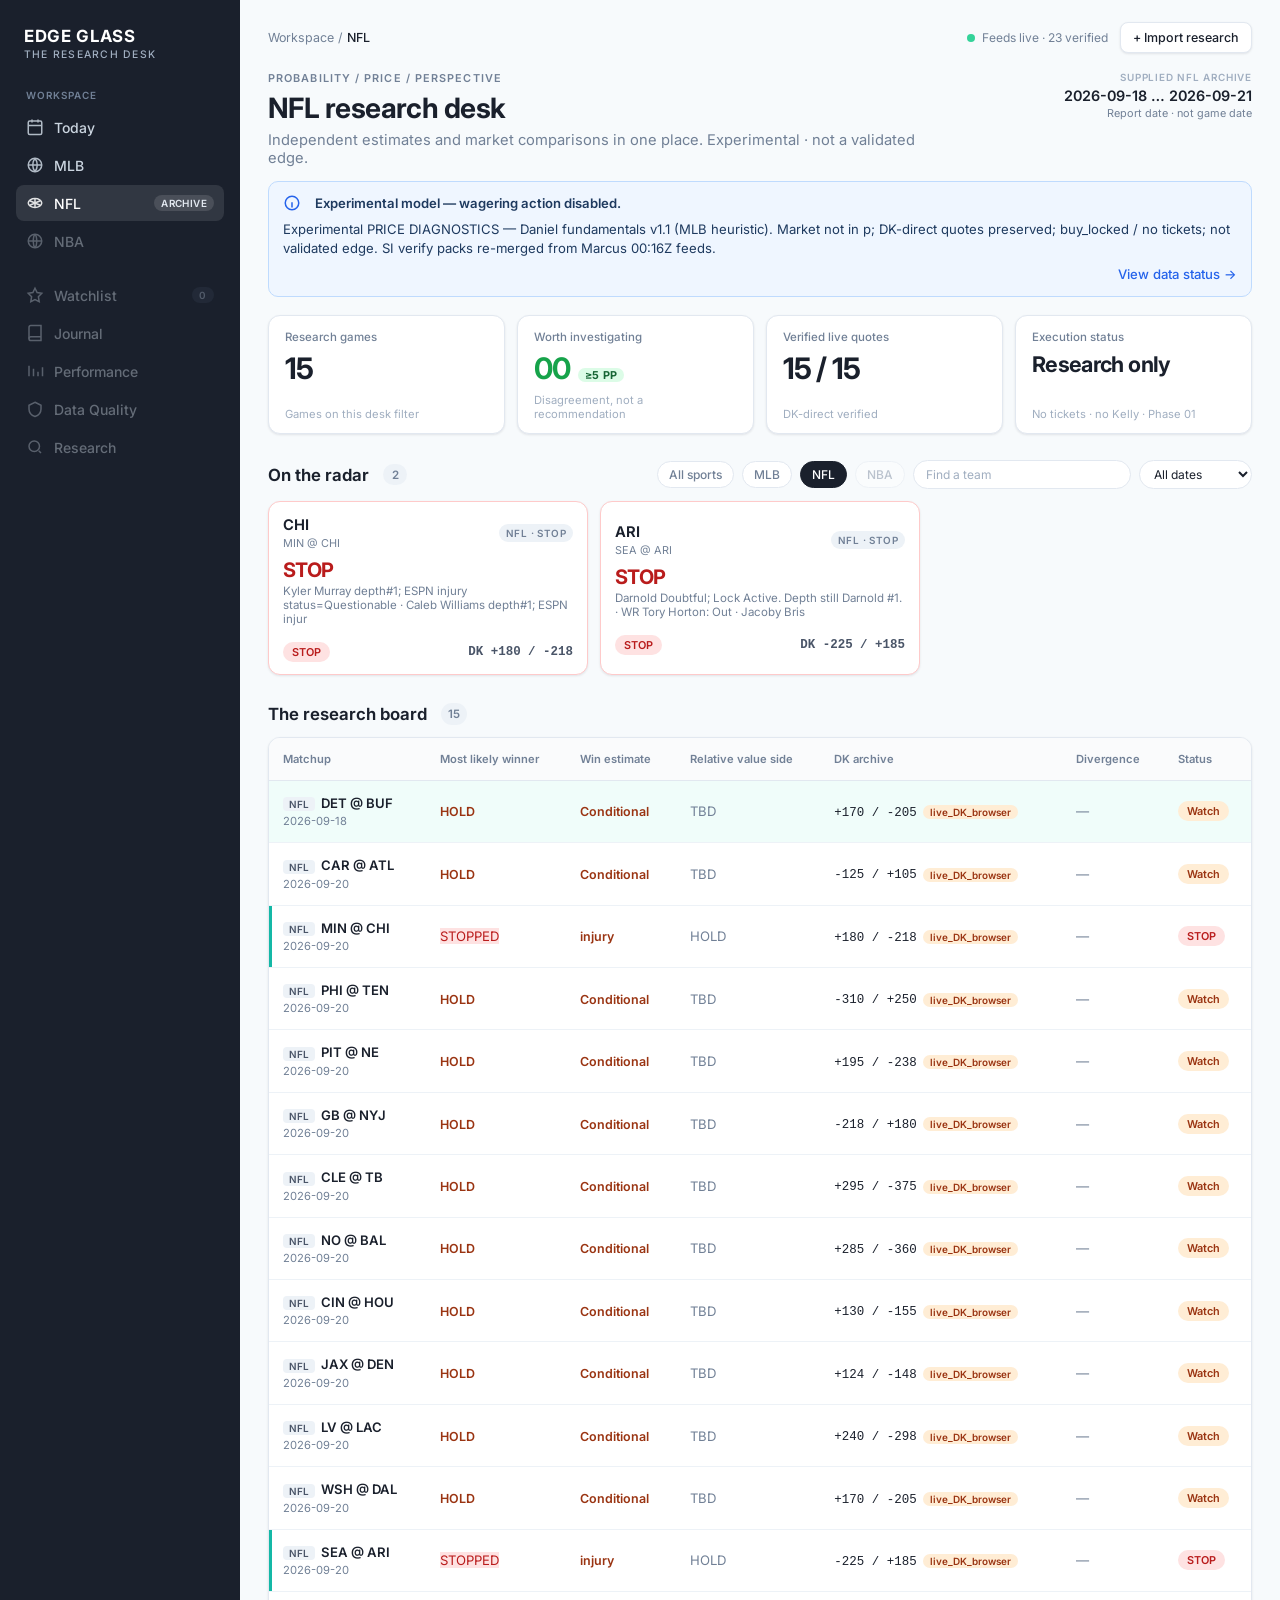
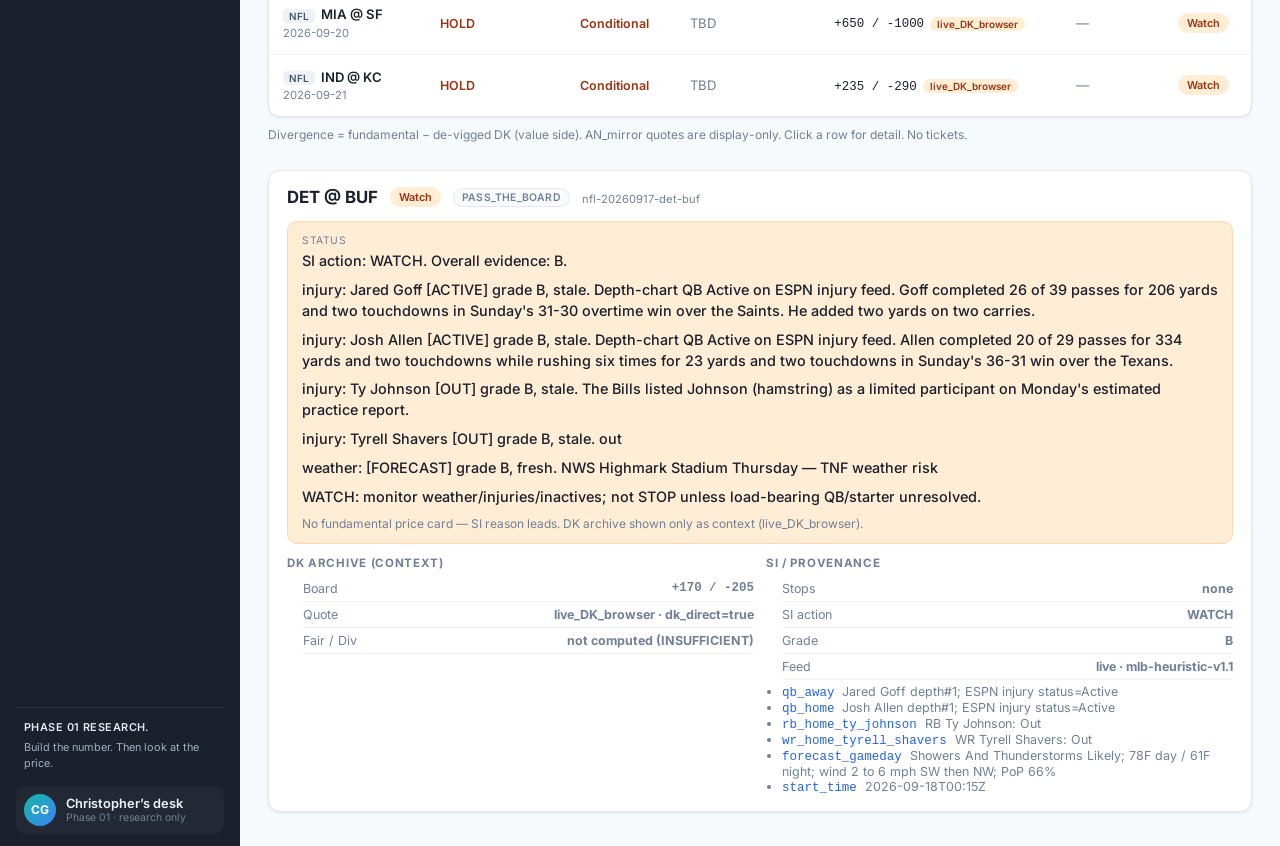
==== commit be0b3f59: "Humanize Edge Glass narrative drawer. Readable section labels, plain-English decisions/SI stance, hu" ====
--- a/edge_glass/index.html
+++ b/edge_glass/index.html
@@ -7,11 +7,11 @@
   <link rel="preconnect" href="https://fonts.googleapis.com" />
   <link rel="preconnect" href="https://fonts.gstatic.com" crossorigin />
   <link href="https://fonts.googleapis.com/css2?family=Inter:wght@400;500;600;700&display=swap" rel="stylesheet" />
-  <link rel="stylesheet" href="edge_glass.css" />
+  <link rel="stylesheet" href="edge_glass.css?v=drawer1" />
 </head>
 <body class="eg-standalone">
   <div id="eg-standalone-root"></div>
-  <script src="edge_glass.js"></script>
+  <script src="edge_glass.js?v=drawer1"></script>
   <script>
     document.addEventListener("DOMContentLoaded", function () {
       EdgeGlass.bootStandalone();
--- a/edge_glass/edge_glass.css
+++ b/edge_glass/edge_glass.css
@@ -748,6 +748,12 @@
   background: #edf2f7;
   color: var(--eg-muted);
 }
+.eg-status-diagnostic-lean {
+  background: #fef3c7;
+  color: #92400e;
+  border: 1px solid #fbbf24;
+  letter-spacing: 0.02em;
+}
 
 /* —— Research board table —— */
 .eg-table-wrap {
@@ -1164,3 +1170,379 @@
 .eg-panel-title {
   /* superseded by Research Desk markup */
 }
+
+
+/* —— Detail drawer (narrative + matchup dots) —— */
+.eg-drawer-backdrop {
+  position: fixed;
+  inset: 0;
+  background: rgba(26, 32, 44, 0.45);
+  z-index: 80;
+}
+.eg-drawer {
+  position: fixed;
+  top: 0;
+  right: 0;
+  width: min(520px, 100vw);
+  height: 100vh;
+  background: var(--eg-card);
+  border-left: 1px solid var(--eg-border);
+  box-shadow: -8px 0 32px rgba(16, 24, 40, 0.12);
+  z-index: 90;
+  overflow: auto;
+  display: flex;
+  flex-direction: column;
+}
+.eg-drawer[hidden],
+.eg-drawer-backdrop[hidden] {
+  display: none !important;
+}
+.eg-drawer-inner {
+  padding: 18px 20px 32px;
+}
+.eg-drawer-head {
+  display: flex;
+  justify-content: space-between;
+  gap: 12px;
+  align-items: flex-start;
+  margin-bottom: 12px;
+}
+.eg-drawer-kicker {
+  font-size: 0.68rem;
+  text-transform: uppercase;
+  letter-spacing: 0.05em;
+  color: var(--eg-muted);
+  margin-bottom: 4px;
+}
+.eg-drawer-title {
+  margin: 0;
+  font-size: 1.25rem;
+  font-weight: 700;
+  letter-spacing: -0.02em;
+}
+.eg-drawer-pills {
+  display: flex;
+  flex-wrap: wrap;
+  gap: 6px;
+  margin-top: 8px;
+  align-items: center;
+}
+.eg-drawer-close {
+  border: 1px solid var(--eg-border);
+  background: #f8fafc;
+  color: var(--eg-navy);
+  width: 36px;
+  height: 36px;
+  border-radius: 10px;
+  font-size: 1.4rem;
+  line-height: 1;
+  cursor: pointer;
+  flex-shrink: 0;
+}
+.eg-drawer-close:hover {
+  background: var(--eg-border-soft);
+}
+.eg-drawer-banner {
+  font-size: 0.78rem;
+  color: var(--eg-blue-text);
+  background: var(--eg-info-bg);
+  border: 1px solid var(--eg-info-border);
+  border-radius: 10px;
+  padding: 8px 12px;
+  margin-bottom: 14px;
+}
+.eg-drawer-section {
+  border: 1px solid var(--eg-border);
+  border-radius: 12px;
+  padding: 12px 14px;
+  margin-bottom: 12px;
+  background: #fff;
+}
+.eg-drawer-section.eg-story-stop {
+  border-color: #fecaca;
+  background: var(--eg-stop-bg);
+}
+.eg-drawer-section h3 {
+  margin: 0 0 8px;
+  font-size: 0.72rem;
+  text-transform: uppercase;
+  letter-spacing: 0.06em;
+  color: var(--eg-muted);
+  font-weight: 700;
+}
+.eg-narr-lead .eg-narr-p {
+  margin: 0 0 8px;
+  font-size: 0.9rem;
+  line-height: 1.45;
+  font-weight: 500;
+  white-space: pre-wrap;
+}
+.eg-narr-lead .eg-narr-p:last-child {
+  margin-bottom: 0;
+}
+.eg-filter-narrative li.on {
+  color: var(--eg-text);
+}
+.eg-filter-narrative li.off {
+  color: var(--eg-muted);
+}
+.eg-reason-list {
+  margin: 8px 0 0;
+  padding-left: 16px;
+  font-size: 0.8rem;
+  color: var(--eg-muted);
+}
+.eg-buy-lock {
+  margin-top: 10px;
+  font-size: 0.75rem;
+  font-weight: 600;
+  color: var(--eg-watch-text);
+  background: var(--eg-watch-bg);
+  border: 1px solid #fdba74;
+  border-radius: 8px;
+  padding: 6px 10px;
+}
+
+/* Matchup dot chart — +z = home (right) */
+.eg-dots-legend {
+  display: flex;
+  justify-content: space-between;
+  font-size: 0.72rem;
+  color: var(--eg-muted);
+  margin-bottom: 4px;
+}
+.eg-dots-convention {
+  margin: 0 0 10px;
+}
+.eg-dot-row {
+  display: grid;
+  grid-template-columns: minmax(88px, 120px) 1fr;
+  grid-template-rows: auto auto;
+  gap: 2px 10px;
+  padding: 8px 0;
+  border-top: 1px solid var(--eg-border-soft);
+}
+.eg-dot-label {
+  grid-row: 1 / span 2;
+  align-self: center;
+  font-size: 0.75rem;
+  line-height: 1.25;
+}
+.eg-dot-label code {
+  font-family: var(--eg-mono);
+  font-size: 0.68rem;
+  color: var(--eg-blue);
+  margin-right: 2px;
+}
+.eg-dot-track {
+  position: relative;
+  height: 22px;
+  margin: 2px 28px 0;
+  background: linear-gradient(90deg, #eff6ff 0%, #f8fafc 50%, #ecfdf5 100%);
+  border: 1px solid var(--eg-border);
+  border-radius: 999px;
+}
+.eg-dot-center-line {
+  position: absolute;
+  left: 50%;
+  top: 2px;
+  bottom: 2px;
+  width: 1px;
+  background: var(--eg-border);
+  transform: translateX(-0.5px);
+}
+.eg-dot-axis-end {
+  position: absolute;
+  top: 50%;
+  transform: translateY(-50%);
+  font-size: 0.58rem;
+  font-weight: 600;
+  color: var(--eg-muted-2);
+  text-transform: uppercase;
+  letter-spacing: 0.03em;
+  pointer-events: none;
+}
+.eg-dot-axis-end.left {
+  left: -26px;
+}
+.eg-dot-axis-end.right {
+  right: -28px;
+}
+.eg-dot-marker {
+  position: absolute;
+  top: 50%;
+  width: 12px;
+  height: 12px;
+  border-radius: 50%;
+  transform: translate(-50%, -50%);
+  box-shadow: 0 0 0 2px #fff;
+}
+.eg-dot-away {
+  background: var(--eg-blue);
+  border: 2px solid #1d4ed8;
+}
+.eg-dot-home {
+  background: var(--eg-green);
+  border: 2px solid #15803d;
+}
+.eg-dot-neutral {
+  background: var(--eg-navy-soft);
+  border: 2px solid var(--eg-navy-2);
+}
+.eg-dot-inactive {
+  background: transparent;
+  border: 2px solid var(--eg-muted-2);
+  opacity: 0.85;
+}
+.eg-dot-side {
+  font-size: 0.72rem;
+  font-weight: 600;
+  color: var(--eg-text);
+}
+.eg-dot-meta {
+  font-size: 0.65rem;
+  color: var(--eg-muted);
+  font-family: var(--eg-mono);
+}
+.eg-dots-empty {
+  font-size: 0.8rem;
+}
+
+@media (max-width: 560px) {
+  .eg-drawer {
+    width: 100vw;
+  }
+  .eg-dot-row {
+    grid-template-columns: 1fr;
+  }
+  .eg-dot-label {
+    grid-row: auto;
+  }
+  .eg-dot-track {
+    margin: 4px 32px 0;
+  }
+}
+
+
+/* DIAGNOSTIC LEAN highlights (display only — not BUY/LEAN) */
+.eg-radar-card.is-diagnostic-lean {
+  border-color: #fbbf24;
+  box-shadow: 0 0 0 1px rgba(251, 191, 36, 0.35), var(--eg-shadow);
+  background: linear-gradient(180deg, #fffbeb 0%, #ffffff 48%);
+}
+.eg-row.eg-row-diagnostic-lean {
+  background: #fffbeb;
+}
+.eg-row.eg-row-diagnostic-lean:hover,
+.eg-row.eg-row-diagnostic-lean.selected {
+  background: #fef3c7;
+}
+
+
+/* DIAGNOSTIC LEAN side + fragility tags */
+.eg-diag-tags {
+  display: flex;
+  flex-wrap: wrap;
+  gap: 4px;
+  margin-top: 4px;
+}
+.eg-diag-tag {
+  font-size: 0.58rem;
+  font-weight: 600;
+  font-family: var(--eg-mono);
+  letter-spacing: 0.02em;
+  padding: 1px 6px;
+  border-radius: 999px;
+  background: #fff7ed;
+  color: #9a3412;
+  border: 1px solid #fdba74;
+}
+.eg-diag-callout {
+  margin-top: 10px;
+  padding: 10px 12px;
+  border-radius: 10px;
+  border: 1px solid #fbbf24;
+  background: #fffbeb;
+  font-size: 0.82rem;
+}
+.eg-challenge-note {
+  margin: 8px 0 0;
+  font-size: 0.72rem;
+  line-height: 1.4;
+  color: var(--eg-muted);
+  font-weight: 400;
+}
+
+
+/* Narrative drawer — readable sections */
+.eg-code-soft {
+  font-family: ui-monospace, SFMono-Regular, Menlo, Consolas, monospace;
+  font-size: 0.72em;
+  opacity: 0.55;
+  font-weight: 500;
+}
+.eg-filter-name {
+  font-weight: 600;
+}
+.eg-filter-detail {
+  margin-top: 0.2rem;
+  font-size: 0.88em;
+  color: var(--eg-muted, #5b6472);
+  line-height: 1.35;
+}
+.eg-filter-subhead {
+  margin: 0 0 0.45rem;
+  font-size: 0.82rem;
+  font-weight: 600;
+  letter-spacing: 0.01em;
+  color: var(--eg-muted, #5b6472);
+}
+.eg-filter-details {
+  margin-top: 0.85rem;
+}
+.eg-filter-details > summary {
+  cursor: pointer;
+  font-size: 0.86rem;
+  font-weight: 600;
+  color: var(--eg-muted, #5b6472);
+  list-style: none;
+}
+.eg-filter-details > summary::-webkit-details-marker { display: none; }
+.eg-filter-details > summary::before {
+  content: "▸ ";
+  opacity: 0.7;
+}
+.eg-filter-details[open] > summary::before { content: "▾ "; }
+.eg-filter-details .eg-filter-list {
+  margin-top: 0.5rem;
+}
+.eg-pill-mini {
+  display: inline-block;
+  font-size: 0.68rem;
+  font-weight: 700;
+  letter-spacing: 0.03em;
+  text-transform: uppercase;
+  padding: 0.08rem 0.4rem;
+  border-radius: 999px;
+  vertical-align: 0.05em;
+}
+.eg-pill-mini.on {
+  background: rgba(22, 163, 74, 0.12);
+  color: #15803d;
+}
+.eg-pill-mini.off {
+  background: rgba(100, 116, 139, 0.12);
+  color: #64748b;
+}
+.eg-fact-kind {
+  font-weight: 600;
+  margin-right: 0.25rem;
+}
+.eg-drawer-section > h3 {
+  font-size: 0.78rem;
+  font-weight: 700;
+  letter-spacing: 0.04em;
+  text-transform: uppercase;
+  color: #64748b;
+  margin: 0 0 0.65rem;
+}
